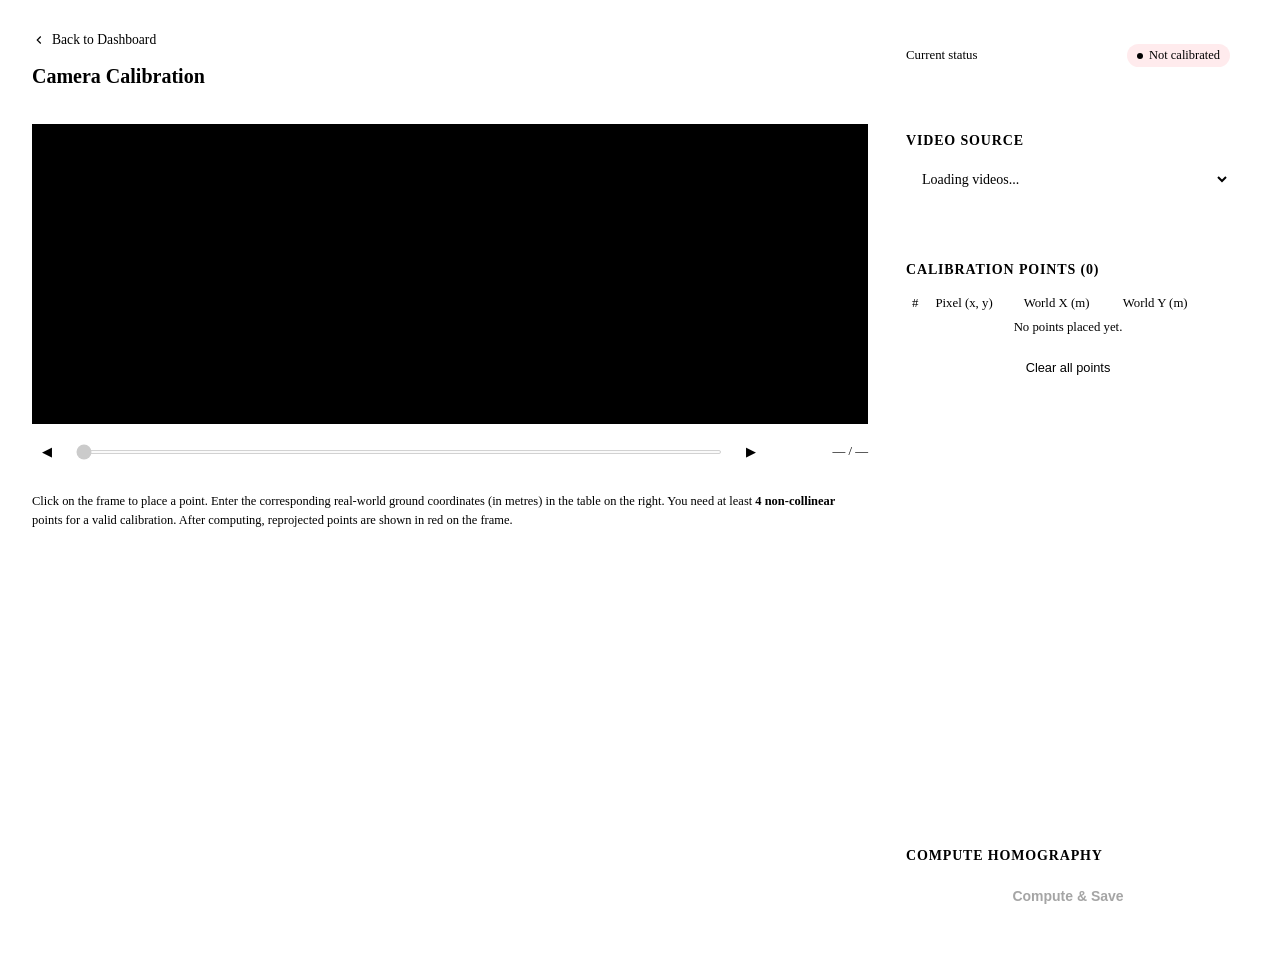
==== frontend/calibration.html @ d8b237a0 "Initial Coomit" ====
<!DOCTYPE html>
<html lang="en">
<head>
    <meta charset="UTF-8">
    <meta name="viewport" content="width=device-width, initial-scale=1.0">
    <title>TrafficAgent — Camera Calibration</title>
    <link rel="preconnect" href="https://fonts.googleapis.com">
    <link rel="preconnect" href="https://fonts.gstatic.com" crossorigin>
    <link href="https://fonts.googleapis.com/css2?family=Inter:wght@300;400;500;600;700&family=JetBrains+Mono:wght@400;500&display=swap" rel="stylesheet">
    <link rel="stylesheet" href="/static/styles.css">
    <style>
        /* ── Calibration-page overrides ── */
        body { overflow: auto; }

        .calib-layout {
            display: grid;
            grid-template-columns: 1fr 360px;
            gap: 20px;
            padding: 24px;
            max-width: 1600px;
            margin: 0 auto;
            min-height: 100vh;
        }

        /* ── Canvas panel ── */
        .canvas-panel {
            display: flex;
            flex-direction: column;
            gap: 16px;
        }

        .canvas-wrap {
            position: relative;
            background: #000;
            border: 1px solid var(--border-subtle);
            border-radius: var(--radius);
            overflow: hidden;
            cursor: crosshair;
            min-height: 300px;
            display: flex;
            align-items: center;
            justify-content: center;
        }

        #calibCanvas {
            display: block;
            max-width: 100%;
            max-height: 65vh;
        }

        .canvas-placeholder {
            color: var(--text-muted);
            font-size: 0.875rem;
            text-align: center;
            padding: 40px;
        }

        /* ── Frame scrubber ── */
        .scrubber-row {
            display: flex;
            align-items: center;
            gap: 12px;
        }

        .scrubber-row input[type=range] {
            flex: 1;
            accent-color: var(--accent);
            height: 4px;
        }

        .frame-counter {
            font-family: var(--font-mono);
            font-size: 0.8rem;
            color: var(--text-secondary);
            min-width: 90px;
            text-align: right;
        }

        .scrubber-btn {
            background: var(--bg-card);
            border: 1px solid var(--border-subtle);
            border-radius: var(--radius-xs);
            color: var(--text-primary);
            padding: 4px 10px;
            cursor: pointer;
            font-size: 0.8rem;
            transition: border-color var(--transition-fast);
        }
        .scrubber-btn:hover { border-color: var(--accent); }

        /* ── Control panel ── */
        .control-panel {
            display: flex;
            flex-direction: column;
            gap: 16px;
        }

        .panel-card {
            background: var(--bg-card);
            border: 1px solid var(--border-subtle);
            border-radius: var(--radius);
            padding: 18px;
        }

        .panel-card h3 {
            font-size: 0.875rem;
            font-weight: 600;
            color: var(--text-secondary);
            text-transform: uppercase;
            letter-spacing: 0.06em;
            margin-bottom: 14px;
        }

        /* ── Video selector ── */
        select {
            width: 100%;
            background: var(--bg-input);
            border: 1px solid var(--border-subtle);
            border-radius: var(--radius-xs);
            color: var(--text-primary);
            padding: 8px 12px;
            font-family: var(--font-body);
            font-size: 0.875rem;
            cursor: pointer;
            outline: none;
            transition: border-color var(--transition-fast);
        }
        select:focus { border-color: var(--accent); }

        /* ── Points table ── */
        .points-table {
            width: 100%;
            border-collapse: collapse;
            font-size: 0.8rem;
        }

        .points-table th {
            text-align: left;
            color: var(--text-muted);
            font-weight: 500;
            padding: 4px 6px;
            border-bottom: 1px solid var(--border-subtle);
        }

        .points-table td {
            padding: 5px 6px;
            vertical-align: middle;
        }

        .point-idx {
            font-family: var(--font-mono);
            color: var(--accent);
            font-weight: 600;
            width: 24px;
        }

        .coord-cell {
            font-family: var(--font-mono);
            color: var(--text-secondary);
            font-size: 0.75rem;
        }

        .world-input {
            width: 64px;
            background: var(--bg-input);
            border: 1px solid var(--border-subtle);
            border-radius: 4px;
            color: var(--text-primary);
            padding: 3px 6px;
            font-family: var(--font-mono);
            font-size: 0.75rem;
            text-align: right;
            outline: none;
            transition: border-color var(--transition-fast);
        }
        .world-input:focus { border-color: var(--accent); }

        .delete-btn {
            background: none;
            border: none;
            color: var(--text-muted);
            cursor: pointer;
            padding: 2px 4px;
            border-radius: 4px;
            font-size: 0.8rem;
            transition: color var(--transition-fast);
        }
        .delete-btn:hover { color: var(--error); }

        .no-points {
            color: var(--text-muted);
            font-size: 0.8rem;
            text-align: center;
            padding: 12px 0;
        }

        /* ── Action buttons ── */
        .btn-primary {
            width: 100%;
            padding: 10px;
            background: var(--accent-gradient);
            border: none;
            border-radius: var(--radius-sm);
            color: #000;
            font-weight: 600;
            font-size: 0.875rem;
            cursor: pointer;
            transition: opacity var(--transition-fast);
        }
        .btn-primary:hover { opacity: 0.88; }
        .btn-primary:disabled { opacity: 0.35; cursor: not-allowed; }

        .btn-secondary {
            width: 100%;
            padding: 8px;
            background: transparent;
            border: 1px solid var(--border-subtle);
            border-radius: var(--radius-sm);
            color: var(--text-secondary);
            font-size: 0.8rem;
            cursor: pointer;
            transition: border-color var(--transition-fast), color var(--transition-fast);
        }
        .btn-secondary:hover { border-color: var(--accent); color: var(--text-primary); }

        /* ── Results panel ── */
        .rmse-display {
            text-align: center;
            padding: 10px 0;
        }

        .rmse-value {
            font-family: var(--font-mono);
            font-size: 1.6rem;
            font-weight: 600;
        }
        .rmse-good  { color: var(--success); }
        .rmse-ok    { color: var(--warning); }
        .rmse-bad   { color: var(--error); }

        .rmse-label {
            font-size: 0.75rem;
            color: var(--text-muted);
            margin-top: 2px;
        }

        .error-table {
            width: 100%;
            border-collapse: collapse;
            font-size: 0.75rem;
            font-family: var(--font-mono);
        }
        .error-table th {
            color: var(--text-muted);
            text-align: left;
            padding: 3px 5px;
            border-bottom: 1px solid var(--border-subtle);
        }
        .error-table td {
            padding: 4px 5px;
            color: var(--text-secondary);
        }
        .error-table td:last-child { text-align: right; }

        /* ── Status badge ── */
        .status-badge {
            display: inline-flex;
            align-items: center;
            gap: 6px;
            font-size: 0.78rem;
            padding: 4px 10px;
            border-radius: 20px;
            font-weight: 500;
        }
        .status-badge.calibrated   { background: rgba(0,230,138,0.12); color: var(--success); }
        .status-badge.uncalibrated { background: rgba(255,92,108,0.12); color: var(--error); }
        .status-dot-sm {
            width: 6px; height: 6px;
            border-radius: 50%;
            background: currentColor;
        }

        /* ── Toast ── */
        #toast {
            position: fixed;
            bottom: 24px;
            right: 24px;
            background: var(--bg-card);
            border: 1px solid var(--border-subtle);
            border-radius: var(--radius-sm);
            padding: 12px 18px;
            font-size: 0.85rem;
            color: var(--text-primary);
            opacity: 0;
            transform: translateY(8px);
            transition: opacity 0.25s, transform 0.25s;
            z-index: 100;
            pointer-events: none;
            max-width: 320px;
        }
        #toast.show { opacity: 1; transform: translateY(0); }
        #toast.success { border-color: var(--success); }
        #toast.error   { border-color: var(--error); }

        /* ── Back link ── */
        .back-link {
            display: inline-flex;
            align-items: center;
            gap: 6px;
            color: var(--text-secondary);
            font-size: 0.85rem;
            text-decoration: none;
            margin-bottom: 4px;
            transition: color var(--transition-fast);
        }
        .back-link:hover { color: var(--accent); }

        .page-heading {
            font-size: 1.25rem;
            font-weight: 600;
            margin-bottom: 20px;
        }

        .hint {
            font-size: 0.78rem;
            color: var(--text-muted);
            line-height: 1.5;
        }
    </style>
</head>
<body>
<div class="calib-layout">

    <!-- ═══════════════════════════════
         LEFT — Canvas + Scrubber
    ════════════════════════════════ -->
    <div class="canvas-panel">
        <div>
            <a href="/" class="back-link">
                <svg width="14" height="14" viewBox="0 0 24 24" fill="none" stroke="currentColor" stroke-width="2"><polyline points="15 18 9 12 15 6"/></svg>
                Back to Dashboard
            </a>
            <h1 class="page-heading">Camera Calibration</h1>
        </div>

        <div class="canvas-wrap" id="canvasWrap">
            <div class="canvas-placeholder" id="canvasPlaceholder">
                Select a video to begin.<br>Then click the frame to place calibration points.
            </div>
            <canvas id="calibCanvas" style="display:none;"></canvas>
        </div>

        <div class="scrubber-row">
            <button class="scrubber-btn" id="prevBtn">&#9664;</button>
            <input type="range" id="frameScrubber" min="0" max="0" value="0" disabled>
            <button class="scrubber-btn" id="nextBtn">&#9654;</button>
            <span class="frame-counter" id="frameCounter">— / —</span>
        </div>

        <p class="hint">
            Click on the frame to place a point. Enter the corresponding real-world
            ground coordinates (in metres) in the table on the right.
            You need at least <strong>4 non-collinear</strong> points for a valid calibration.
            After computing, reprojected points are shown in red on the frame.
        </p>
    </div>

    <!-- ═══════════════════════════════
         RIGHT — Controls
    ════════════════════════════════ -->
    <div class="control-panel">

        <!-- Calibration status -->
        <div class="panel-card" style="padding: 12px 18px;">
            <div style="display:flex; align-items:center; justify-content:space-between;">
                <span style="font-size:0.8rem; color:var(--text-muted);">Current status</span>
                <span class="status-badge uncalibrated" id="statusBadge">
                    <span class="status-dot-sm"></span>
                    <span id="statusText">Not calibrated</span>
                </span>
            </div>
            <div id="statusDetail" style="font-size:0.75rem; color:var(--text-muted); margin-top:6px;"></div>
        </div>

        <!-- Video selector -->
        <div class="panel-card">
            <h3>Video Source</h3>
            <select id="videoSelect">
                <option value="">Loading videos...</option>
            </select>
        </div>

        <!-- Points table -->
        <div class="panel-card" style="flex:1;">
            <h3>Calibration Points <span id="pointCount" style="color:var(--accent);">(0)</span></h3>
            <table class="points-table">
                <thead>
                    <tr>
                        <th>#</th>
                        <th>Pixel (x, y)</th>
                        <th>World X (m)</th>
                        <th>World Y (m)</th>
                        <th></th>
                    </tr>
                </thead>
                <tbody id="pointsBody">
                    <tr><td colspan="5" class="no-points">No points placed yet.</td></tr>
                </tbody>
            </table>
            <button class="btn-secondary" id="clearBtn" style="margin-top:12px;">Clear all points</button>
        </div>

        <!-- Compute -->
        <div class="panel-card">
            <h3>Compute Homography</h3>
            <button class="btn-primary" id="computeBtn" disabled>Compute &amp; Save</button>
        </div>

        <!-- Results -->
        <div class="panel-card" id="resultsCard" style="display:none;">
            <h3>Reprojection Results</h3>
            <div class="rmse-display">
                <div class="rmse-value" id="rmseValue">—</div>
                <div class="rmse-label">RMSE (metres)</div>
            </div>
            <table class="error-table" id="errorTable">
                <thead>
                    <tr><th>Pt</th><th>Proj X</th><th>Proj Y</th><th>Error (m)</th></tr>
                </thead>
                <tbody id="errorBody"></tbody>
            </table>
        </div>

    </div>
</div>

<div id="toast"></div>

<script>
// ═══════════════════════════════════════════════════════════
// State
// ═══════════════════════════════════════════════════════════
const state = {
    videoFile: null,
    totalFrames: 0,
    frameIdx: 0,
    imageW: 0,
    imageH: 0,
    points: [],          // [{pixelX, pixelY, worldX, worldY}]
    projectedPts: [],    // [{projectedX, projectedY}] from last compute
    scrubTimeout: null,
};

// ═══════════════════════════════════════════════════════════
// DOM refs
// ═══════════════════════════════════════════════════════════
const canvas        = document.getElementById("calibCanvas");
const ctx           = canvas.getContext("2d");
const placeholder   = document.getElementById("canvasPlaceholder");
const scrubber      = document.getElementById("frameScrubber");
const frameCounter  = document.getElementById("frameCounter");
const videoSelect   = document.getElementById("videoSelect");
const pointsBody    = document.getElementById("pointsBody");
const pointCount    = document.getElementById("pointCount");
const computeBtn    = document.getElementById("computeBtn");
const clearBtn      = document.getElementById("clearBtn");
const resultsCard   = document.getElementById("resultsCard");
const rmseValue     = document.getElementById("rmseValue");
const errorBody     = document.getElementById("errorBody");
const statusBadge   = document.getElementById("statusBadge");
const statusText    = document.getElementById("statusText");
const statusDetail  = document.getElementById("statusDetail");
const prevBtn       = document.getElementById("prevBtn");
const nextBtn       = document.getElementById("nextBtn");

// ═══════════════════════════════════════════════════════════
// Toast helper
// ═══════════════════════════════════════════════════════════
function toast(msg, type = "info") {
    const el = document.getElementById("toast");
    el.textContent = msg;
    el.className = `show ${type}`;
    clearTimeout(el._t);
    el._t = setTimeout(() => el.className = "", 3500);
}

// ═══════════════════════════════════════════════════════════
// Init: load video list + calibration status
// ═══════════════════════════════════════════════════════════
async function init() {
    await Promise.all([loadVideos(), loadStatus()]);
}

async function loadVideos() {
    const res = await fetch("/calibrate/videos");
    const { videos } = await res.json();
    videoSelect.innerHTML = videos.length
        ? `<option value="">— select a video —</option>` + videos.map(v => `<option value="${v}">${v}</option>`).join("")
        : `<option value="">No videos found in data/raw_videos/</option>`;
}

async function loadStatus() {
    const res = await fetch("/calibrate/status");
    const data = await res.json();
    if (data.calibrated) {
        statusBadge.className = "status-badge calibrated";
        statusText.textContent = "Calibrated";
        const d = data.detail;
        statusDetail.textContent = d
            ? `${d.num_points} pts · RMSE ${d.rmse_meters}m · ${d.video_path ?? ""} fr.${d.frame_idx ?? ""}`
            : "";
    } else {
        statusBadge.className = "status-badge uncalibrated";
        statusText.textContent = "Not calibrated";
        statusDetail.textContent = "";
    }
}

// ═══════════════════════════════════════════════════════════
// Frame loading
// ═══════════════════════════════════════════════════════════
async function loadFrame(idx) {
    if (!state.videoFile) return;
    const res = await fetch(`/calibrate/frame?video_path=${encodeURIComponent(state.videoFile)}&frame_idx=${idx}`);
    if (!res.ok) { toast("Failed to load frame.", "error"); return; }
    const data = await res.json();

    state.totalFrames = data.total_frames;
    state.frameIdx    = data.frame_idx;
    state.imageW      = data.width;
    state.imageH      = data.height;

    scrubber.max   = data.total_frames - 1;
    scrubber.value = data.frame_idx;
    frameCounter.textContent = `${data.frame_idx} / ${data.total_frames - 1}`;

    const img = new Image();
    img.onload = () => {
        canvas.width  = data.width;
        canvas.height = data.height;
        placeholder.style.display = "none";
        canvas.style.display = "block";
        redraw(img);
        state._lastImg = img;
    };
    img.src = `data:image/jpeg;base64,${data.frame_b64}`;
}

// ═══════════════════════════════════════════════════════════
// Canvas drawing
// ═══════════════════════════════════════════════════════════
function redraw(img) {
    const image = img || state._lastImg;
    if (!image) return;
    ctx.clearRect(0, 0, canvas.width, canvas.height);
    ctx.drawImage(image, 0, 0);

    // Draw placed points
    state.points.forEach((pt, i) => {
        // Crosshair
        ctx.strokeStyle = "#00c8ff";
        ctx.lineWidth = 1.5;
        ctx.beginPath();
        ctx.moveTo(pt.pixelX - 10, pt.pixelY);
        ctx.lineTo(pt.pixelX + 10, pt.pixelY);
        ctx.moveTo(pt.pixelX, pt.pixelY - 10);
        ctx.lineTo(pt.pixelX, pt.pixelY + 10);
        ctx.stroke();

        // Circle
        ctx.strokeStyle = "#00c8ff";
        ctx.beginPath();
        ctx.arc(pt.pixelX, pt.pixelY, 6, 0, 2 * Math.PI);
        ctx.stroke();

        // Label
        ctx.fillStyle = "#00c8ff";
        ctx.font = "bold 13px 'JetBrains Mono', monospace";
        ctx.fillText(i + 1, pt.pixelX + 9, pt.pixelY - 6);
    });

    // Draw reprojected points (from last compute)
    state.projectedPts.forEach((pt, i) => {
        ctx.strokeStyle = "#ff5c6c";
        ctx.lineWidth = 1.5;
        ctx.beginPath();
        ctx.arc(pt.projectedX, pt.projectedY, 5, 0, 2 * Math.PI);
        ctx.stroke();

        ctx.fillStyle = "#ff5c6c";
        ctx.font = "11px 'JetBrains Mono', monospace";
        ctx.fillText(`R${i + 1}`, pt.projectedX + 7, pt.projectedY + 4);
    });
}

// ═══════════════════════════════════════════════════════════
// Canvas click → place point
// ═══════════════════════════════════════════════════════════
canvas.addEventListener("click", (e) => {
    const rect  = canvas.getBoundingClientRect();
    const scaleX = canvas.width  / rect.width;
    const scaleY = canvas.height / rect.height;
    const px = (e.clientX - rect.left)  * scaleX;
    const py = (e.clientY - rect.top)   * scaleY;

    state.points.push({ pixelX: px, pixelY: py, worldX: "", worldY: "" });
    state.projectedPts = [];   // clear stale reprojections
    renderTable();
    redraw();
});

// ═══════════════════════════════════════════════════════════
// Points table
// ═══════════════════════════════════════════════════════════
function renderTable() {
    pointCount.textContent = `(${state.points.length})`;
    computeBtn.disabled = state.points.length < 4;

    if (state.points.length === 0) {
        pointsBody.innerHTML = `<tr><td colspan="5" class="no-points">No points placed yet.</td></tr>`;
        return;
    }

    pointsBody.innerHTML = state.points.map((pt, i) => `
        <tr>
            <td class="point-idx">${i + 1}</td>
            <td class="coord-cell">${Math.round(pt.pixelX)}, ${Math.round(pt.pixelY)}</td>
            <td>
                <input class="world-input" type="number" step="0.1"
                    value="${pt.worldX}" placeholder="0.0"
                    data-idx="${i}" data-axis="worldX">
            </td>
            <td>
                <input class="world-input" type="number" step="0.1"
                    value="${pt.worldY}" placeholder="0.0"
                    data-idx="${i}" data-axis="worldY">
            </td>
            <td>
                <button class="delete-btn" data-idx="${i}" title="Remove point">✕</button>
            </td>
        </tr>
    `).join("");

    // World coord inputs
    pointsBody.querySelectorAll(".world-input").forEach(input => {
        input.addEventListener("change", (e) => {
            const idx  = parseInt(e.target.dataset.idx);
            const axis = e.target.dataset.axis;
            state.points[idx][axis] = parseFloat(e.target.value) || 0;
        });
    });

    // Delete buttons
    pointsBody.querySelectorAll(".delete-btn").forEach(btn => {
        btn.addEventListener("click", (e) => {
            const idx = parseInt(e.target.dataset.idx);
            state.points.splice(idx, 1);
            state.projectedPts = [];
            renderTable();
            redraw();
        });
    });
}

// ═══════════════════════════════════════════════════════════
// Compute
// ═══════════════════════════════════════════════════════════
computeBtn.addEventListener("click", async () => {
    // Validate all world coords are filled
    const missing = state.points.some(p => p.worldX === "" || p.worldY === "");
    if (missing) { toast("Please fill in all real-world coordinates.", "error"); return; }

    computeBtn.disabled = true;
    computeBtn.textContent = "Computing...";

    const payload = {
        video_path: state.videoFile,
        frame_idx:  state.frameIdx,
        point_pairs: state.points.map(p => ({
            pixel_x: p.pixelX, pixel_y: p.pixelY,
            world_x: p.worldX, world_y: p.worldY,
        })),
    };

    try {
        const res = await fetch("/calibrate/compute", {
            method: "POST",
            headers: { "Content-Type": "application/json" },
            body: JSON.stringify(payload),
        });
        const data = await res.json();
        if (!res.ok) { toast(data.detail || "Compute failed.", "error"); return; }

        // Show results panel
        resultsCard.style.display = "block";
        const rmse = data.rmse;
        rmseValue.textContent = rmse.toFixed(4);
        rmseValue.className = `rmse-value ${rmse < 0.3 ? "rmse-good" : rmse < 0.8 ? "rmse-ok" : "rmse-bad"}`;

        errorBody.innerHTML = data.point_errors.map(e => `
            <tr>
                <td>${e.index + 1}</td>
                <td>${e.projected_x.toFixed(2)}</td>
                <td>${e.projected_y.toFixed(2)}</td>
                <td style="color:${e.error_px < 0.3 ? "var(--success)" : e.error_px < 0.8 ? "var(--warning)" : "var(--error)"}">
                    ${e.error_px.toFixed(4)}
                </td>
            </tr>
        `).join("");

        // Store projected points for canvas overlay
        // Note: projected coords are in world space (metres), not pixel space.
        // We do NOT draw them on the canvas since they're in a different coordinate system.
        // Instead we just show the numeric errors in the table.
        state.projectedPts = [];

        toast(`Saved! RMSE = ${rmse.toFixed(4)} m`, "success");
        await loadStatus();

    } catch (err) {
        toast("Network error during compute.", "error");
    } finally {
        computeBtn.disabled = false;
        computeBtn.textContent = "Compute & Save";
    }
});

// ═══════════════════════════════════════════════════════════
// Video selector
// ═══════════════════════════════════════════════════════════
videoSelect.addEventListener("change", async (e) => {
    state.videoFile = e.target.value || null;
    state.points = [];
    state.projectedPts = [];
    resultsCard.style.display = "none";
    renderTable();
    if (state.videoFile) {
        scrubber.disabled = false;
        await loadFrame(0);
    } else {
        placeholder.style.display = "block";
        canvas.style.display = "none";
        scrubber.disabled = true;
        frameCounter.textContent = "— / —";
    }
});

// ═══════════════════════════════════════════════════════════
// Frame scrubber
// ═══════════════════════════════════════════════════════════
scrubber.addEventListener("input", () => {
    frameCounter.textContent = `${scrubber.value} / ${state.totalFrames - 1}`;
    clearTimeout(state.scrubTimeout);
    state.scrubTimeout = setTimeout(() => loadFrame(parseInt(scrubber.value)), 200);
});

prevBtn.addEventListener("click", () => {
    if (!state.videoFile) return;
    const next = Math.max(0, state.frameIdx - 30);
    scrubber.value = next;
    loadFrame(next);
});

nextBtn.addEventListener("click", () => {
    if (!state.videoFile) return;
    const next = Math.min(state.totalFrames - 1, state.frameIdx + 30);
    scrubber.value = next;
    loadFrame(next);
});

// ═══════════════════════════════════════════════════════════
// Clear
// ═══════════════════════════════════════════════════════════
clearBtn.addEventListener("click", () => {
    state.points = [];
    state.projectedPts = [];
    resultsCard.style.display = "none";
    renderTable();
    redraw();
});

// ═══════════════════════════════════════════════════════════
// Boot
// ═══════════════════════════════════════════════════════════
init();
</script>
</body>
</html>
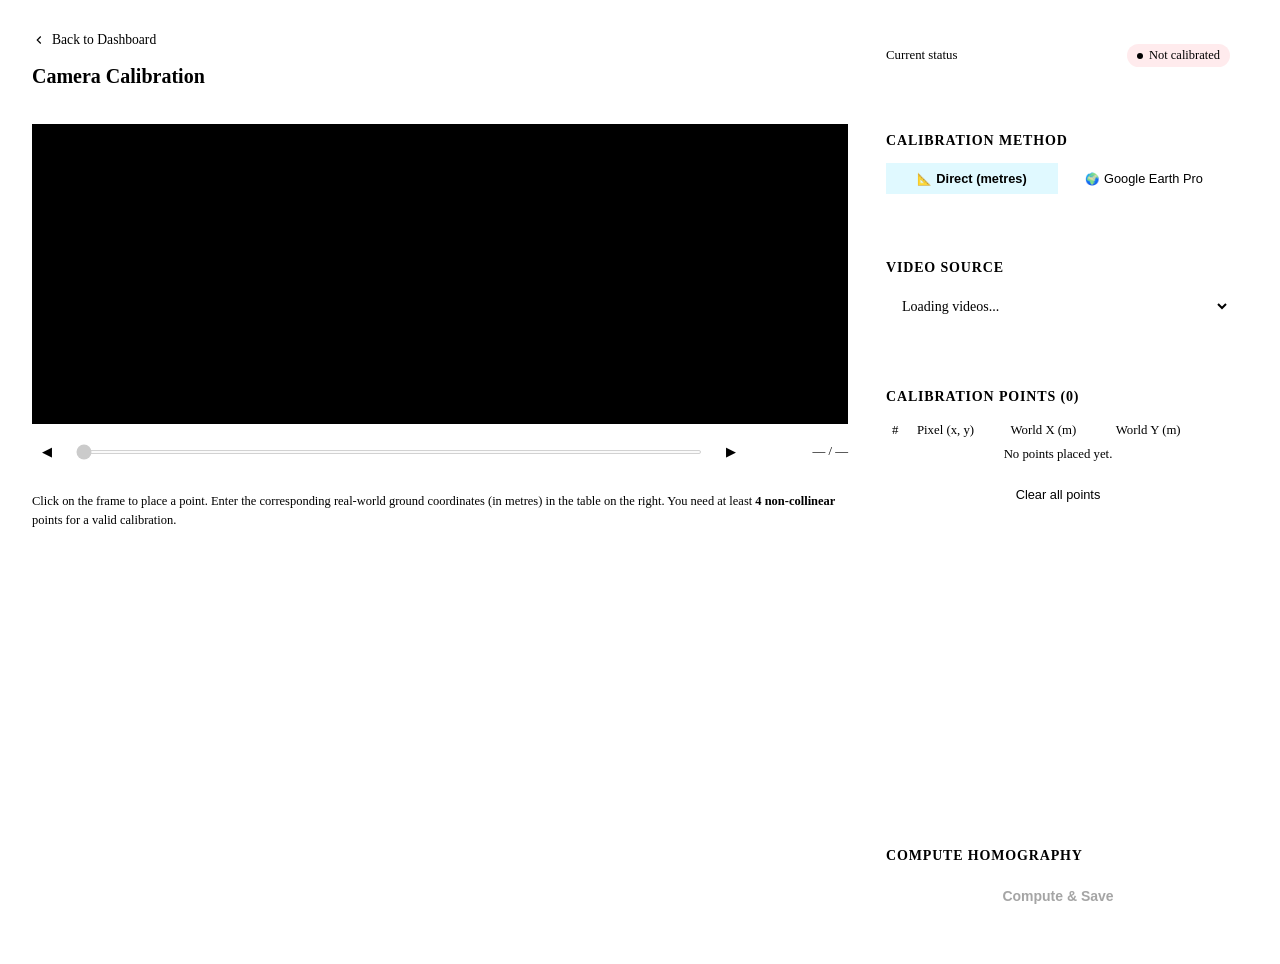
==== commit f5095c4d: "Final" ====
--- a/frontend/calibration.html
+++ b/frontend/calibration.html
@@ -14,7 +14,7 @@
 
         .calib-layout {
             display: grid;
-            grid-template-columns: 1fr 360px;
+            grid-template-columns: 1fr 380px;
             gap: 20px;
             padding: 24px;
             max-width: 1600px;
@@ -110,6 +110,36 @@
             letter-spacing: 0.06em;
             margin-bottom: 14px;
         }
+
+        /* ── Method tabs ── */
+        .method-tabs {
+            display: flex;
+            gap: 0;
+            border: 1px solid var(--border-subtle);
+            border-radius: var(--radius-sm);
+            overflow: hidden;
+            margin-bottom: 0;
+        }
+        .method-tab {
+            flex: 1;
+            padding: 8px 12px;
+            background: transparent;
+            border: none;
+            color: var(--text-muted);
+            font-size: 0.8rem;
+            font-weight: 500;
+            cursor: pointer;
+            transition: background var(--transition-fast), color var(--transition-fast);
+            border-right: 1px solid var(--border-subtle);
+        }
+        .method-tab:last-child { border-right: none; }
+        .method-tab:hover { background: rgba(255,255,255,0.04); color: var(--text-primary); }
+        .method-tab.active {
+            background: rgba(0,200,255,0.12);
+            color: var(--accent);
+            font-weight: 600;
+        }
+        .method-tab .tab-icon { margin-right: 5px; font-size: 0.9em; }
 
         /* ── Video selector ── */
         select {
@@ -127,6 +157,81 @@
         }
         select:focus { border-color: var(--accent); }
 
+        /* ── KML import panel ── */
+        .kml-drop-zone {
+            border: 2px dashed var(--border-subtle);
+            border-radius: var(--radius-sm);
+            padding: 16px;
+            text-align: center;
+            cursor: pointer;
+            transition: border-color var(--transition-fast), background var(--transition-fast);
+            font-size: 0.82rem;
+            color: var(--text-muted);
+        }
+        .kml-drop-zone:hover,
+        .kml-drop-zone.drag-over {
+            border-color: var(--accent);
+            background: rgba(0,200,255,0.05);
+            color: var(--text-primary);
+        }
+        .kml-drop-zone input[type=file] { display: none; }
+
+        .kml-placemark-list {
+            margin-top: 12px;
+            max-height: 160px;
+            overflow-y: auto;
+            font-size: 0.78rem;
+        }
+        .kml-placemark-item {
+            display: flex;
+            align-items: center;
+            justify-content: space-between;
+            padding: 5px 6px;
+            border-radius: 4px;
+            border-bottom: 1px solid var(--border-subtle);
+            gap: 8px;
+        }
+        .kml-placemark-item:last-child { border-bottom: none; }
+        .kml-pm-assigned { opacity: 0.4; }
+        .kml-pm-name {
+            font-weight: 500;
+            color: var(--text-primary);
+            flex: 1;
+            white-space: nowrap;
+            overflow: hidden;
+            text-overflow: ellipsis;
+        }
+        .kml-pm-coords {
+            font-family: var(--font-mono);
+            color: var(--text-muted);
+            font-size: 0.72rem;
+            white-space: nowrap;
+        }
+        .kml-pm-badge {
+            font-size: 0.7rem;
+            padding: 1px 6px;
+            border-radius: 10px;
+            background: rgba(0,200,255,0.15);
+            color: var(--accent);
+            font-weight: 600;
+            white-space: nowrap;
+        }
+        .kml-pm-badge.used {
+            background: rgba(0,230,138,0.12);
+            color: var(--success);
+        }
+
+        .ge-origin-info {
+            margin-top: 10px;
+            font-size: 0.75rem;
+            color: var(--text-muted);
+            font-family: var(--font-mono);
+            padding: 6px 8px;
+            background: rgba(255,255,255,0.03);
+            border-radius: 4px;
+            border: 1px solid var(--border-subtle);
+        }
+
         /* ── Points table ── */
         .points-table {
             width: 100%;
@@ -161,7 +266,7 @@
         }
 
         .world-input {
-            width: 64px;
+            width: 72px;
             background: var(--bg-input);
             border: 1px solid var(--border-subtle);
             border-radius: 4px;
@@ -174,6 +279,7 @@
             transition: border-color var(--transition-fast);
         }
         .world-input:focus { border-color: var(--accent); }
+        .world-input.latlng { width: 88px; }
 
         .delete-btn {
             background: none;
@@ -326,6 +432,28 @@
             color: var(--text-muted);
             line-height: 1.5;
         }
+
+        .ge-steps {
+            font-size: 0.78rem;
+            color: var(--text-muted);
+            line-height: 1.7;
+            padding-left: 0;
+            list-style: none;
+        }
+        .ge-steps li { display: flex; gap: 8px; }
+        .ge-steps .step-num {
+            display: inline-flex;
+            align-items: center;
+            justify-content: center;
+            width: 18px; height: 18px;
+            border-radius: 50%;
+            background: rgba(0,200,255,0.15);
+            color: var(--accent);
+            font-size: 0.7rem;
+            font-weight: 700;
+            flex-shrink: 0;
+            margin-top: 1px;
+        }
     </style>
 </head>
 <body>
@@ -357,12 +485,20 @@
             <span class="frame-counter" id="frameCounter">— / —</span>
         </div>
 
-        <p class="hint">
+        <!-- Hint — swaps based on active method -->
+        <p class="hint" id="hintDirect">
             Click on the frame to place a point. Enter the corresponding real-world
             ground coordinates (in metres) in the table on the right.
             You need at least <strong>4 non-collinear</strong> points for a valid calibration.
-            After computing, reprojected points are shown in red on the frame.
         </p>
+        <div id="hintGE" style="display:none;">
+            <ul class="ge-steps">
+                <li><span class="step-num">1</span><span>In Google Earth Pro, mark your reference points with placemarks (Add → Placemark) or copy coordinates from the "What's here?" tooltip.</span></li>
+                <li><span class="step-num">2</span><span>Export placemarks: <em>File → Save → Save Place As… → KML</em>. Then import the KML below — or type lat/lon manually.</span></li>
+                <li><span class="step-num">3</span><span>Click the same landmarks in the video frame. Lat/lon from imported placemarks is auto-assigned in order.</span></li>
+                <li><span class="step-num">4</span><span>Click <strong>Compute &amp; Save</strong>. Coordinates are auto-converted to metres before computing.</span></li>
+            </ul>
+        </div>
     </div>
 
     <!-- ═══════════════════════════════
@@ -382,6 +518,19 @@
             <div id="statusDetail" style="font-size:0.75rem; color:var(--text-muted); margin-top:6px;"></div>
         </div>
 
+        <!-- Method selector -->
+        <div class="panel-card">
+            <h3>Calibration Method</h3>
+            <div class="method-tabs">
+                <button class="method-tab active" data-mode="direct">
+                    <span class="tab-icon">📐</span>Direct (metres)
+                </button>
+                <button class="method-tab" data-mode="gearth">
+                    <span class="tab-icon">🌍</span>Google Earth Pro
+                </button>
+            </div>
+        </div>
+
         <!-- Video selector -->
         <div class="panel-card">
             <h3>Video Source</h3>
@@ -390,16 +539,29 @@
             </select>
         </div>
 
+        <!-- KML import (Google Earth mode only) -->
+        <div class="panel-card" id="kmlCard" style="display:none;">
+            <h3>KML Import <span style="font-size:0.7rem; color:var(--text-muted); font-weight:400; text-transform:none;">(optional)</span></h3>
+            <div class="kml-drop-zone" id="kmlDropZone" title="Click or drag a KML file here">
+                <input type="file" id="kmlFileInput" accept=".kml">
+                <svg width="20" height="20" viewBox="0 0 24 24" fill="none" stroke="currentColor" stroke-width="1.5" style="margin-bottom:6px; opacity:0.5;"><path d="M21 15v4a2 2 0 0 1-2 2H5a2 2 0 0 1-2-2v-4"/><polyline points="17 8 12 3 7 8"/><line x1="12" y1="3" x2="12" y2="15"/></svg>
+                <div>Drop KML file here or <strong>click to browse</strong></div>
+                <div style="margin-top:4px; font-size:0.72rem;">Exported from Google Earth Pro · File → Save Place As → KML</div>
+            </div>
+            <div class="kml-placemark-list" id="kmlPlacemarkList" style="display:none;"></div>
+            <div class="ge-origin-info" id="geOriginInfo" style="display:none;"></div>
+        </div>
+
         <!-- Points table -->
         <div class="panel-card" style="flex:1;">
             <h3>Calibration Points <span id="pointCount" style="color:var(--accent);">(0)</span></h3>
             <table class="points-table">
-                <thead>
+                <thead id="tableHead">
                     <tr>
                         <th>#</th>
                         <th>Pixel (x, y)</th>
-                        <th>World X (m)</th>
-                        <th>World Y (m)</th>
+                        <th id="col3Head">World X (m)</th>
+                        <th id="col4Head">World Y (m)</th>
                         <th></th>
                     </tr>
                 </thead>
@@ -441,14 +603,16 @@
 // State
 // ═══════════════════════════════════════════════════════════
 const state = {
-    videoFile: null,
-    totalFrames: 0,
-    frameIdx: 0,
-    imageW: 0,
-    imageH: 0,
-    points: [],          // [{pixelX, pixelY, worldX, worldY}]
-    projectedPts: [],    // [{projectedX, projectedY}] from last compute
+    videoFile:    null,
+    totalFrames:  0,
+    frameIdx:     0,
+    imageW:       0,
+    imageH:       0,
+    mode:         "direct",     // "direct" | "gearth"
+    points:       [],           // [{pixelX, pixelY, worldX, worldY, lat, lon}]
+    projectedPts: [],
     scrubTimeout: null,
+    kmlQueue:     [],           // [{name, lat, lon}] — unassigned KML placemarks
 };
 
 // ═══════════════════════════════════════════════════════════
@@ -472,9 +636,18 @@
 const statusDetail  = document.getElementById("statusDetail");
 const prevBtn       = document.getElementById("prevBtn");
 const nextBtn       = document.getElementById("nextBtn");
-
-// ═══════════════════════════════════════════════════════════
-// Toast helper
+const kmlCard       = document.getElementById("kmlCard");
+const kmlDropZone   = document.getElementById("kmlDropZone");
+const kmlFileInput  = document.getElementById("kmlFileInput");
+const kmlList       = document.getElementById("kmlPlacemarkList");
+const geOriginInfo  = document.getElementById("geOriginInfo");
+const col3Head      = document.getElementById("col3Head");
+const col4Head      = document.getElementById("col4Head");
+const hintDirect    = document.getElementById("hintDirect");
+const hintGE        = document.getElementById("hintGE");
+
+// ═══════════════════════════════════════════════════════════
+// Toast
 // ═══════════════════════════════════════════════════════════
 function toast(msg, type = "info") {
     const el = document.getElementById("toast");
@@ -485,7 +658,7 @@
 }
 
 // ═══════════════════════════════════════════════════════════
-// Init: load video list + calibration status
+// Init
 // ═══════════════════════════════════════════════════════════
 async function init() {
     await Promise.all([loadVideos(), loadStatus()]);
@@ -517,6 +690,130 @@
 }
 
 // ═══════════════════════════════════════════════════════════
+// Method tab switching
+// ═══════════════════════════════════════════════════════════
+document.querySelectorAll(".method-tab").forEach(tab => {
+    tab.addEventListener("click", () => {
+        document.querySelectorAll(".method-tab").forEach(t => t.classList.remove("active"));
+        tab.classList.add("active");
+        state.mode = tab.dataset.mode;
+        applyMode();
+    });
+});
+
+function applyMode() {
+    const isGE = state.mode === "gearth";
+
+    // Toggle KML card visibility
+    kmlCard.style.display  = isGE ? "block" : "none";
+
+    // Toggle hints
+    hintDirect.style.display = isGE ? "none"  : "block";
+    hintGE.style.display     = isGE ? "block" : "none";
+
+    // Update table header
+    col3Head.textContent = isGE ? "Latitude"  : "World X (m)";
+    col4Head.textContent = isGE ? "Longitude" : "World Y (m)";
+
+    // Re-render table for new column types
+    renderTable();
+    redraw();
+}
+
+// ═══════════════════════════════════════════════════════════
+// KML Parsing (Google Earth Pro export)
+// ═══════════════════════════════════════════════════════════
+function parseKML(text) {
+    const parser = new DOMParser();
+    const doc = parser.parseFromString(text, "text/xml");
+    const placemarks = Array.from(doc.querySelectorAll("Placemark"));
+    const results = [];
+    placemarks.forEach(pm => {
+        const name  = pm.querySelector("name")?.textContent?.trim() || "Point";
+        const coordEl = pm.querySelector("Point coordinates");
+        if (!coordEl) return;
+        const raw = coordEl.textContent.trim();
+        // KML format: longitude,latitude[,altitude]
+        const parts = raw.split(",").map(s => parseFloat(s.trim()));
+        if (parts.length >= 2 && !isNaN(parts[0]) && !isNaN(parts[1])) {
+            results.push({ name, lon: parts[0], lat: parts[1] });
+        }
+    });
+    return results;
+}
+
+function handleKMLFile(file) {
+    if (!file) return;
+    const reader = new FileReader();
+    reader.onload = (e) => {
+        const placemarks = parseKML(e.target.result);
+        if (!placemarks.length) {
+            toast("No point placemarks found in KML.", "error");
+            return;
+        }
+        state.kmlQueue = placemarks.map(p => ({ ...p, assigned: false }));
+        renderKMLList();
+        toast(`Loaded ${placemarks.length} placemarks from KML.`, "success");
+    };
+    reader.readAsText(file);
+}
+
+function renderKMLList() {
+    const all = state.kmlQueue;
+    if (!all.length) { kmlList.style.display = "none"; return; }
+    kmlList.style.display = "block";
+    kmlList.innerHTML = all.map((pm, i) => `
+        <div class="kml-placemark-item ${pm.assigned ? "kml-pm-assigned" : ""}">
+            <span class="kml-pm-badge ${pm.assigned ? "used" : ""}">
+                ${pm.assigned ? "✓ " + pm.assignedTo : "→ pt " + (i + 1)}
+            </span>
+            <span class="kml-pm-name" title="${pm.name}">${pm.name}</span>
+            <span class="kml-pm-coords">${pm.lat.toFixed(6)}°, ${pm.lon.toFixed(6)}°</span>
+        </div>
+    `).join("");
+}
+
+// Drop zone events
+kmlDropZone.addEventListener("click",    () => kmlFileInput.click());
+kmlFileInput.addEventListener("change",  () => handleKMLFile(kmlFileInput.files[0]));
+kmlDropZone.addEventListener("dragover", (e) => { e.preventDefault(); kmlDropZone.classList.add("drag-over"); });
+kmlDropZone.addEventListener("dragleave",     ()  => kmlDropZone.classList.remove("drag-over"));
+kmlDropZone.addEventListener("drop", (e) => {
+    e.preventDefault();
+    kmlDropZone.classList.remove("drag-over");
+    handleKMLFile(e.dataTransfer.files[0]);
+});
+
+// ═══════════════════════════════════════════════════════════
+// Lat/Lon → Local metres (equirectangular, accurate < 1 km)
+// ═══════════════════════════════════════════════════════════
+function latlngToMetres(lat, lon, originLat, originLon) {
+    const R   = 6371000;                   // Earth radius in metres
+    const lat1 = originLat * Math.PI / 180;
+    const x   = (lon - originLon) * (Math.PI / 180) * R * Math.cos(lat1);
+    const y   = (lat - originLat) * (Math.PI / 180) * R;
+    return { x, y };
+}
+
+function computeOrigin(points) {
+    // Use centroid of all lat/lon as origin to minimise coordinate magnitudes
+    const n   = points.length;
+    const lat = points.reduce((s, p) => s + p.lat, 0) / n;
+    const lon = points.reduce((s, p) => s + p.lon, 0) / n;
+    return { lat, lon };
+}
+
+function updateOriginInfo(points) {
+    const valid = points.filter(p => p.lat !== "" && p.lon !== "");
+    if (!valid.length) { geOriginInfo.style.display = "none"; return; }
+    const origin = computeOrigin(valid);
+    geOriginInfo.style.display = "block";
+    geOriginInfo.textContent =
+        `Origin (centroid): ${origin.lat.toFixed(6)}° N, ${origin.lon.toFixed(6)}° E  ·  ` +
+        `${valid.length} of ${points.length} pts have coordinates`;
+}
+
+// ═══════════════════════════════════════════════════════════
 // Frame loading
 // ═══════════════════════════════════════════════════════════
 async function loadFrame(idx) {
@@ -555,10 +852,13 @@
     ctx.clearRect(0, 0, canvas.width, canvas.height);
     ctx.drawImage(image, 0, 0);
 
-    // Draw placed points
     state.points.forEach((pt, i) => {
-        // Crosshair
-        ctx.strokeStyle = "#00c8ff";
+        const hasCoords = state.mode === "direct"
+            ? (pt.worldX !== "" && pt.worldY !== "")
+            : (pt.lat !== "" && pt.lon !== "");
+        const color = hasCoords ? "#00e68a" : "#00c8ff";
+
+        ctx.strokeStyle = color;
         ctx.lineWidth = 1.5;
         ctx.beginPath();
         ctx.moveTo(pt.pixelX - 10, pt.pixelY);
@@ -567,29 +867,14 @@
         ctx.lineTo(pt.pixelX, pt.pixelY + 10);
         ctx.stroke();
 
-        // Circle
-        ctx.strokeStyle = "#00c8ff";
+        ctx.strokeStyle = color;
         ctx.beginPath();
         ctx.arc(pt.pixelX, pt.pixelY, 6, 0, 2 * Math.PI);
         ctx.stroke();
 
-        // Label
-        ctx.fillStyle = "#00c8ff";
+        ctx.fillStyle = color;
         ctx.font = "bold 13px 'JetBrains Mono', monospace";
         ctx.fillText(i + 1, pt.pixelX + 9, pt.pixelY - 6);
-    });
-
-    // Draw reprojected points (from last compute)
-    state.projectedPts.forEach((pt, i) => {
-        ctx.strokeStyle = "#ff5c6c";
-        ctx.lineWidth = 1.5;
-        ctx.beginPath();
-        ctx.arc(pt.projectedX, pt.projectedY, 5, 0, 2 * Math.PI);
-        ctx.stroke();
-
-        ctx.fillStyle = "#ff5c6c";
-        ctx.font = "11px 'JetBrains Mono', monospace";
-        ctx.fillText(`R${i + 1}`, pt.projectedX + 7, pt.projectedY + 4);
     });
 }
 
@@ -603,8 +888,22 @@
     const px = (e.clientX - rect.left)  * scaleX;
     const py = (e.clientY - rect.top)   * scaleY;
 
-    state.points.push({ pixelX: px, pixelY: py, worldX: "", worldY: "" });
-    state.projectedPts = [];   // clear stale reprojections
+    const newPt = { pixelX: px, pixelY: py, worldX: "", worldY: "", lat: "", lon: "" };
+
+    // In GE mode: auto-assign next unassigned KML placemark
+    if (state.mode === "gearth") {
+        const nextKML = state.kmlQueue.find(p => !p.assigned);
+        if (nextKML) {
+            newPt.lat = nextKML.lat;
+            newPt.lon = nextKML.lon;
+            nextKML.assigned  = true;
+            nextKML.assignedTo = state.points.length + 1;
+            renderKMLList();
+        }
+    }
+
+    state.points.push(newPt);
+    state.projectedPts = [];
     renderTable();
     redraw();
 });
@@ -615,45 +914,77 @@
 function renderTable() {
     pointCount.textContent = `(${state.points.length})`;
     computeBtn.disabled = state.points.length < 4;
+
+    if (state.mode === "gearth") updateOriginInfo(state.points);
 
     if (state.points.length === 0) {
         pointsBody.innerHTML = `<tr><td colspan="5" class="no-points">No points placed yet.</td></tr>`;
         return;
     }
 
-    pointsBody.innerHTML = state.points.map((pt, i) => `
-        <tr>
-            <td class="point-idx">${i + 1}</td>
-            <td class="coord-cell">${Math.round(pt.pixelX)}, ${Math.round(pt.pixelY)}</td>
-            <td>
-                <input class="world-input" type="number" step="0.1"
-                    value="${pt.worldX}" placeholder="0.0"
-                    data-idx="${i}" data-axis="worldX">
-            </td>
-            <td>
-                <input class="world-input" type="number" step="0.1"
-                    value="${pt.worldY}" placeholder="0.0"
-                    data-idx="${i}" data-axis="worldY">
-            </td>
-            <td>
-                <button class="delete-btn" data-idx="${i}" title="Remove point">✕</button>
-            </td>
-        </tr>
-    `).join("");
-
-    // World coord inputs
+    if (state.mode === "direct") {
+        pointsBody.innerHTML = state.points.map((pt, i) => `
+            <tr>
+                <td class="point-idx">${i + 1}</td>
+                <td class="coord-cell">${Math.round(pt.pixelX)}, ${Math.round(pt.pixelY)}</td>
+                <td>
+                    <input class="world-input" type="number" step="0.1"
+                        value="${pt.worldX}" placeholder="0.0"
+                        data-idx="${i}" data-axis="worldX">
+                </td>
+                <td>
+                    <input class="world-input" type="number" step="0.1"
+                        value="${pt.worldY}" placeholder="0.0"
+                        data-idx="${i}" data-axis="worldY">
+                </td>
+                <td><button class="delete-btn" data-idx="${i}" title="Remove">✕</button></td>
+            </tr>
+        `).join("");
+    } else {
+        pointsBody.innerHTML = state.points.map((pt, i) => `
+            <tr>
+                <td class="point-idx">${i + 1}</td>
+                <td class="coord-cell">${Math.round(pt.pixelX)}, ${Math.round(pt.pixelY)}</td>
+                <td>
+                    <input class="world-input latlng" type="number" step="0.000001"
+                        value="${pt.lat}" placeholder="lat"
+                        data-idx="${i}" data-axis="lat">
+                </td>
+                <td>
+                    <input class="world-input latlng" type="number" step="0.000001"
+                        value="${pt.lon}" placeholder="lon"
+                        data-idx="${i}" data-axis="lon">
+                </td>
+                <td><button class="delete-btn" data-idx="${i}" title="Remove">✕</button></td>
+            </tr>
+        `).join("");
+    }
+
+    // Bind input changes
     pointsBody.querySelectorAll(".world-input").forEach(input => {
         input.addEventListener("change", (e) => {
             const idx  = parseInt(e.target.dataset.idx);
             const axis = e.target.dataset.axis;
             state.points[idx][axis] = parseFloat(e.target.value) || 0;
+            if (state.mode === "gearth") updateOriginInfo(state.points);
+            redraw();
         });
     });
 
-    // Delete buttons
+    // Bind delete
     pointsBody.querySelectorAll(".delete-btn").forEach(btn => {
         btn.addEventListener("click", (e) => {
             const idx = parseInt(e.target.dataset.idx);
+            // Un-assign KML placemark if there was one
+            if (state.mode === "gearth") {
+                const pt = state.points[idx];
+                if (pt.lat !== "" && pt.lon !== "") {
+                    const match = state.kmlQueue.find(
+                        p => p.assigned && Math.abs(p.lat - pt.lat) < 1e-9 && Math.abs(p.lon - pt.lon) < 1e-9
+                    );
+                    if (match) { match.assigned = false; match.assignedTo = undefined; renderKMLList(); }
+                }
+            }
             state.points.splice(idx, 1);
             state.projectedPts = [];
             renderTable();
@@ -666,20 +997,35 @@
 // Compute
 // ═══════════════════════════════════════════════════════════
 computeBtn.addEventListener("click", async () => {
-    // Validate all world coords are filled
-    const missing = state.points.some(p => p.worldX === "" || p.worldY === "");
-    if (missing) { toast("Please fill in all real-world coordinates.", "error"); return; }
+    let pointPairs;
+
+    if (state.mode === "direct") {
+        const missing = state.points.some(p => p.worldX === "" || p.worldY === "");
+        if (missing) { toast("Please fill in all real-world coordinates.", "error"); return; }
+
+        pointPairs = state.points.map(p => ({
+            pixel_x: p.pixelX, pixel_y: p.pixelY,
+            world_x: p.worldX, world_y: p.worldY,
+        }));
+    } else {
+        // Google Earth mode — convert lat/lon → metres
+        const missingLatLon = state.points.some(p => p.lat === "" || p.lon === "");
+        if (missingLatLon) { toast("Please fill in all lat/lon coordinates.", "error"); return; }
+
+        const origin = computeOrigin(state.points);
+        pointPairs = state.points.map(p => {
+            const { x, y } = latlngToMetres(p.lat, p.lon, origin.lat, origin.lon);
+            return { pixel_x: p.pixelX, pixel_y: p.pixelY, world_x: x, world_y: y };
+        });
+    }
 
     computeBtn.disabled = true;
     computeBtn.textContent = "Computing...";
 
     const payload = {
-        video_path: state.videoFile,
-        frame_idx:  state.frameIdx,
-        point_pairs: state.points.map(p => ({
-            pixel_x: p.pixelX, pixel_y: p.pixelY,
-            world_x: p.worldX, world_y: p.worldY,
-        })),
+        video_path:  state.videoFile,
+        frame_idx:   state.frameIdx,
+        point_pairs: pointPairs,
     };
 
     try {
@@ -691,7 +1037,6 @@
         const data = await res.json();
         if (!res.ok) { toast(data.detail || "Compute failed.", "error"); return; }
 
-        // Show results panel
         resultsCard.style.display = "block";
         const rmse = data.rmse;
         rmseValue.textContent = rmse.toFixed(4);
@@ -708,13 +1053,10 @@
             </tr>
         `).join("");
 
-        // Store projected points for canvas overlay
-        // Note: projected coords are in world space (metres), not pixel space.
-        // We do NOT draw them on the canvas since they're in a different coordinate system.
-        // Instead we just show the numeric errors in the table.
         state.projectedPts = [];
 
-        toast(`Saved! RMSE = ${rmse.toFixed(4)} m`, "success");
+        const modeLabel = state.mode === "gearth" ? " (Google Earth)" : "";
+        toast(`Saved! RMSE = ${rmse.toFixed(4)} m${modeLabel}`, "success");
         await loadStatus();
 
     } catch (err) {
@@ -774,7 +1116,10 @@
 clearBtn.addEventListener("click", () => {
     state.points = [];
     state.projectedPts = [];
+    state.kmlQueue.forEach(p => { p.assigned = false; p.assignedTo = undefined; });
+    renderKMLList();
     resultsCard.style.display = "none";
+    if (state.mode === "gearth") geOriginInfo.style.display = "none";
     renderTable();
     redraw();
 });
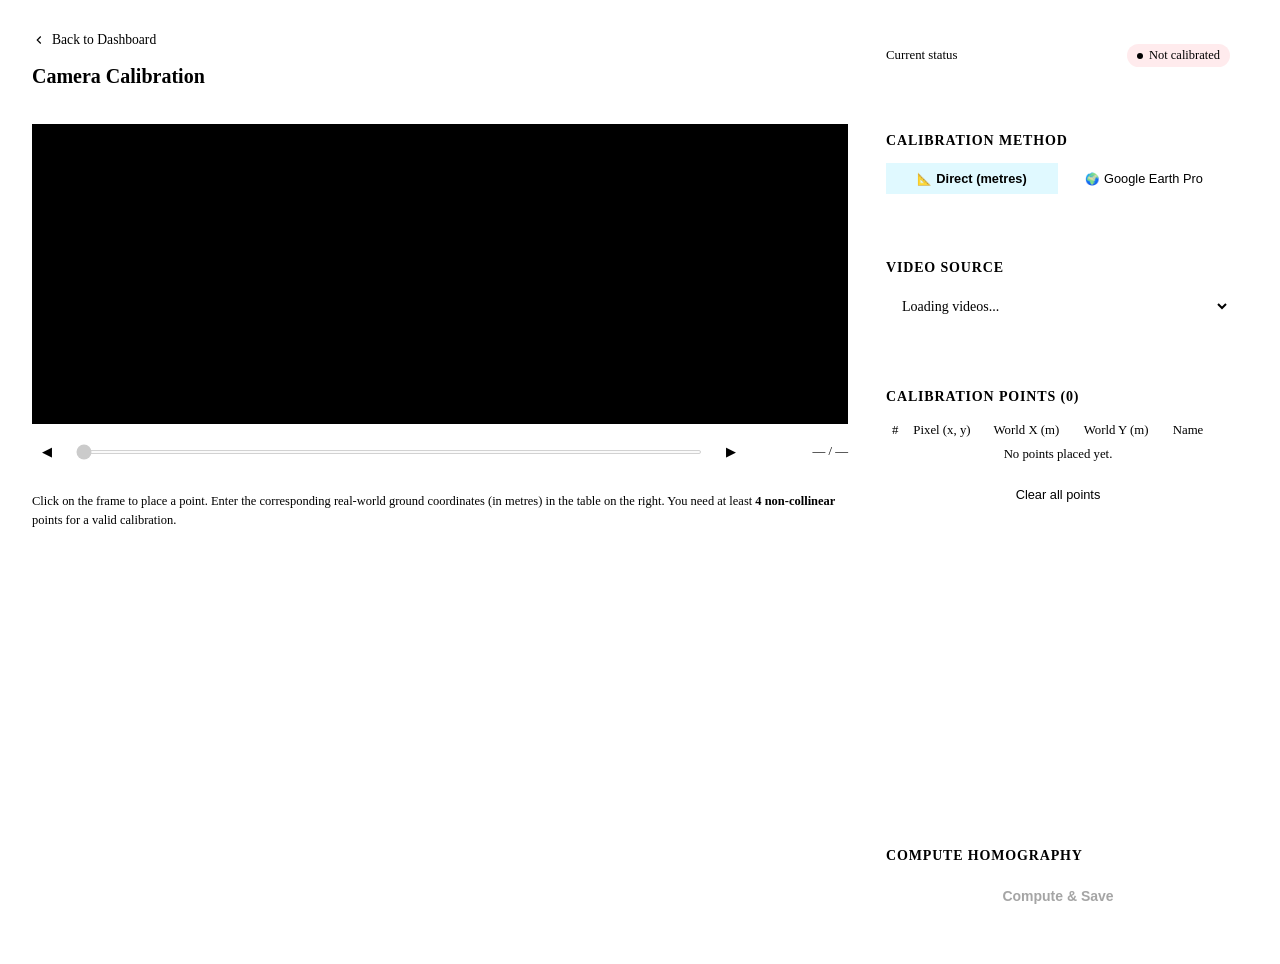
==== commit b1840df3: "latest" ====
--- a/frontend/calibration.html
+++ b/frontend/calibration.html
@@ -562,11 +562,12 @@
                         <th>Pixel (x, y)</th>
                         <th id="col3Head">World X (m)</th>
                         <th id="col4Head">World Y (m)</th>
+                        <th>Name</th>
                         <th></th>
                     </tr>
                 </thead>
                 <tbody id="pointsBody">
-                    <tr><td colspan="5" class="no-points">No points placed yet.</td></tr>
+                    <tr><td colspan="6" class="no-points">No points placed yet.</td></tr>
                 </tbody>
             </table>
             <button class="btn-secondary" id="clearBtn" style="margin-top:12px;">Clear all points</button>
@@ -888,15 +889,16 @@
     const px = (e.clientX - rect.left)  * scaleX;
     const py = (e.clientY - rect.top)   * scaleY;
 
-    const newPt = { pixelX: px, pixelY: py, worldX: "", worldY: "", lat: "", lon: "" };
-
-    // In GE mode: auto-assign next unassigned KML placemark
+    const newPt = { pixelX: px, pixelY: py, worldX: "", worldY: "", lat: "", lon: "", name: "" };
+
+    // In GE mode: auto-assign next unassigned KML placemark (and pre-fill its name)
     if (state.mode === "gearth") {
         const nextKML = state.kmlQueue.find(p => !p.assigned);
         if (nextKML) {
-            newPt.lat = nextKML.lat;
-            newPt.lon = nextKML.lon;
-            nextKML.assigned  = true;
+            newPt.lat  = nextKML.lat;
+            newPt.lon  = nextKML.lon;
+            newPt.name = nextKML.name;
+            nextKML.assigned   = true;
             nextKML.assignedTo = state.points.length + 1;
             renderKMLList();
         }
@@ -918,7 +920,7 @@
     if (state.mode === "gearth") updateOriginInfo(state.points);
 
     if (state.points.length === 0) {
-        pointsBody.innerHTML = `<tr><td colspan="5" class="no-points">No points placed yet.</td></tr>`;
+        pointsBody.innerHTML = `<tr><td colspan="6" class="no-points">No points placed yet.</td></tr>`;
         return;
     }
 
@@ -936,6 +938,11 @@
                     <input class="world-input" type="number" step="0.1"
                         value="${pt.worldY}" placeholder="0.0"
                         data-idx="${i}" data-axis="worldY">
+                </td>
+                <td>
+                    <input class="world-input" type="text" style="width:90px;"
+                        value="${pt.name}" placeholder="e.g. Stop Line"
+                        data-idx="${i}" data-axis="name">
                 </td>
                 <td><button class="delete-btn" data-idx="${i}" title="Remove">✕</button></td>
             </tr>
@@ -955,17 +962,24 @@
                         value="${pt.lon}" placeholder="lon"
                         data-idx="${i}" data-axis="lon">
                 </td>
+                <td>
+                    <input class="world-input" type="text" style="width:90px;"
+                        value="${pt.name}" placeholder="e.g. Stop Line"
+                        data-idx="${i}" data-axis="name">
+                </td>
                 <td><button class="delete-btn" data-idx="${i}" title="Remove">✕</button></td>
             </tr>
         `).join("");
     }
 
-    // Bind input changes
+    // Bind input changes — name axis stays as string, all others parsed as float
     pointsBody.querySelectorAll(".world-input").forEach(input => {
         input.addEventListener("change", (e) => {
             const idx  = parseInt(e.target.dataset.idx);
             const axis = e.target.dataset.axis;
-            state.points[idx][axis] = parseFloat(e.target.value) || 0;
+            state.points[idx][axis] = axis === "name"
+                ? e.target.value
+                : (parseFloat(e.target.value) || 0);
             if (state.mode === "gearth") updateOriginInfo(state.points);
             redraw();
         });
@@ -1006,6 +1020,7 @@
         pointPairs = state.points.map(p => ({
             pixel_x: p.pixelX, pixel_y: p.pixelY,
             world_x: p.worldX, world_y: p.worldY,
+            name: p.name || "",
         }));
     } else {
         // Google Earth mode — convert lat/lon → metres
@@ -1015,7 +1030,7 @@
         const origin = computeOrigin(state.points);
         pointPairs = state.points.map(p => {
             const { x, y } = latlngToMetres(p.lat, p.lon, origin.lat, origin.lon);
-            return { pixel_x: p.pixelX, pixel_y: p.pixelY, world_x: x, world_y: y };
+            return { pixel_x: p.pixelX, pixel_y: p.pixelY, world_x: x, world_y: y, name: p.name || "" };
         });
     }
 
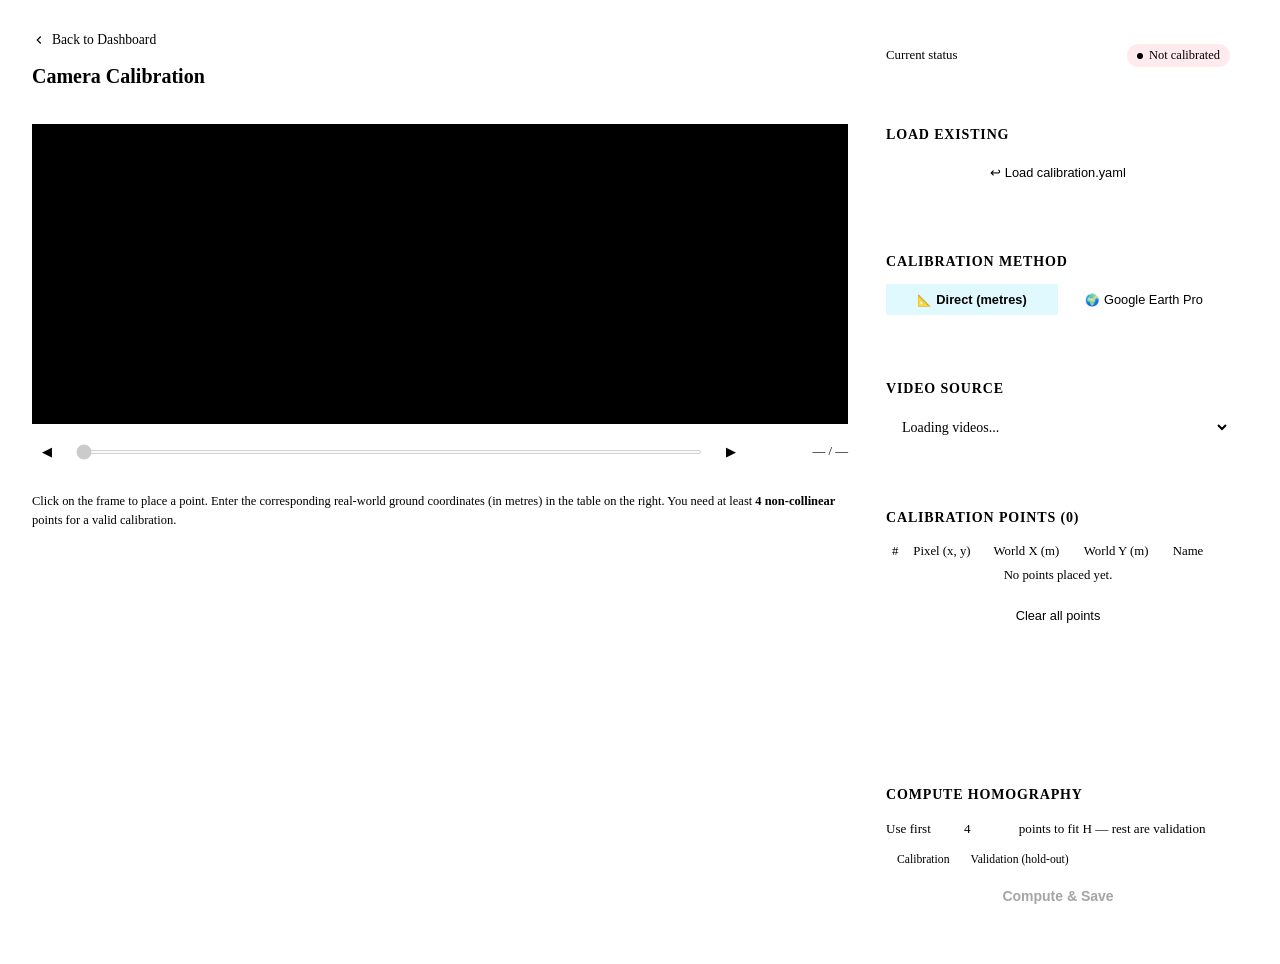
==== commit e67c821d: "17-04-02" ====
--- a/frontend/calibration.html
+++ b/frontend/calibration.html
@@ -330,24 +330,37 @@
         .btn-secondary:hover { border-color: var(--accent); color: var(--text-primary); }
 
         /* ── Results panel ── */
-        .rmse-display {
+        .rmse-row {
+            display: flex;
+            gap: 12px;
+            justify-content: center;
+            padding: 10px 0;
+        }
+
+        .rmse-block {
+            flex: 1;
             text-align: center;
-            padding: 10px 0;
+            padding: 8px 6px;
+            border-radius: var(--radius-xs);
+            background: rgba(255,255,255,0.03);
+            border: 1px solid var(--border-subtle);
         }
 
         .rmse-value {
             font-family: var(--font-mono);
-            font-size: 1.6rem;
+            font-size: 1.3rem;
             font-weight: 600;
         }
         .rmse-good  { color: var(--success); }
         .rmse-ok    { color: var(--warning); }
         .rmse-bad   { color: var(--error); }
+        .rmse-na    { color: var(--text-muted); }
 
         .rmse-label {
-            font-size: 0.75rem;
+            font-size: 0.7rem;
             color: var(--text-muted);
-            margin-top: 2px;
+            margin-top: 3px;
+            line-height: 1.3;
         }
 
         .error-table {
@@ -367,6 +380,56 @@
             color: var(--text-secondary);
         }
         .error-table td:last-child { text-align: right; }
+        .error-table tr.val-row td { color: var(--warning); }
+        .error-table tr.val-separator td {
+            padding: 2px 5px;
+            font-size: 0.68rem;
+            color: var(--text-muted);
+            border-top: 1px dashed var(--border-subtle);
+            letter-spacing: 0.05em;
+        }
+
+        /* ── Calib vs validation row styling in points table ── */
+        .points-table tr.calib-row td { border-left: 2px solid var(--accent); }
+        .points-table tr.val-row td   { border-left: 2px solid var(--warning); }
+
+        /* ── Calib split selector ── */
+        .split-row {
+            display: flex;
+            align-items: center;
+            gap: 10px;
+            margin-bottom: 12px;
+            font-size: 0.82rem;
+            color: var(--text-secondary);
+        }
+        .split-row input[type=number] {
+            width: 52px;
+            background: var(--bg-input);
+            border: 1px solid var(--border-subtle);
+            border-radius: 4px;
+            color: var(--text-primary);
+            padding: 4px 8px;
+            font-family: var(--font-mono);
+            font-size: 0.82rem;
+            text-align: center;
+            outline: none;
+        }
+        .split-row input[type=number]:focus { border-color: var(--accent); }
+        .split-legend {
+            display: flex;
+            gap: 10px;
+            font-size: 0.73rem;
+            color: var(--text-muted);
+        }
+        .split-dot {
+            display: inline-block;
+            width: 8px; height: 8px;
+            border-radius: 2px;
+            margin-right: 3px;
+            vertical-align: middle;
+        }
+        .dot-calib { background: var(--accent); }
+        .dot-val   { background: var(--warning); }
 
         /* ── Status badge ── */
         .status-badge {
@@ -516,6 +579,13 @@
                 </span>
             </div>
             <div id="statusDetail" style="font-size:0.75rem; color:var(--text-muted); margin-top:6px;"></div>
+        </div>
+
+        <!-- Load existing calibration -->
+        <div class="panel-card" style="padding:12px 18px;">
+            <h3>Load Existing</h3>
+            <button class="btn-secondary" id="loadExistingBtn">↩ Load calibration.yaml</button>
+            <div id="loadExistingStatus" style="font-size:0.75rem;color:var(--text-muted);margin-top:6px;"></div>
         </div>
 
         <!-- Method selector -->
@@ -576,15 +646,30 @@
         <!-- Compute -->
         <div class="panel-card">
             <h3>Compute Homography</h3>
-            <button class="btn-primary" id="computeBtn" disabled>Compute &amp; Save</button>
+            <div class="split-row">
+                <span>Use first</span>
+                <input type="number" id="nCalibInput" value="4" min="4" max="20">
+                <span>points to fit H — rest are validation</span>
+            </div>
+            <div class="split-legend">
+                <span><span class="split-dot dot-calib"></span>Calibration</span>
+                <span><span class="split-dot dot-val"></span>Validation (hold-out)</span>
+            </div>
+            <button class="btn-primary" id="computeBtn" disabled style="margin-top:12px;">Compute &amp; Save</button>
         </div>
 
         <!-- Results -->
         <div class="panel-card" id="resultsCard" style="display:none;">
             <h3>Reprojection Results</h3>
-            <div class="rmse-display">
-                <div class="rmse-value" id="rmseValue">—</div>
-                <div class="rmse-label">RMSE (metres)</div>
+            <div class="rmse-row">
+                <div class="rmse-block">
+                    <div class="rmse-value" id="calibRmseValue">—</div>
+                    <div class="rmse-label">Calib RMSE (m)<br><span style="font-size:0.65rem;opacity:0.6;">points used to fit H</span></div>
+                </div>
+                <div class="rmse-block">
+                    <div class="rmse-value" id="valRmseValue">—</div>
+                    <div class="rmse-label">Validation RMSE (m)<br><span style="font-size:0.65rem;opacity:0.6;">held-out — true error</span></div>
+                </div>
             </div>
             <table class="error-table" id="errorTable">
                 <thead>
@@ -630,7 +715,8 @@
 const computeBtn    = document.getElementById("computeBtn");
 const clearBtn      = document.getElementById("clearBtn");
 const resultsCard   = document.getElementById("resultsCard");
-const rmseValue     = document.getElementById("rmseValue");
+const calibRmseValue = document.getElementById("calibRmseValue");
+const valRmseValue  = document.getElementById("valRmseValue");
 const errorBody     = document.getElementById("errorBody");
 const statusBadge   = document.getElementById("statusBadge");
 const statusText    = document.getElementById("statusText");
@@ -646,6 +732,9 @@
 const col4Head      = document.getElementById("col4Head");
 const hintDirect    = document.getElementById("hintDirect");
 const hintGE        = document.getElementById("hintGE");
+const nCalibInput        = document.getElementById("nCalibInput");
+const loadExistingBtn    = document.getElementById("loadExistingBtn");
+const loadExistingStatus = document.getElementById("loadExistingStatus");
 
 // ═══════════════════════════════════════════════════════════
 // Toast
@@ -913,6 +1002,13 @@
 // ═══════════════════════════════════════════════════════════
 // Points table
 // ═══════════════════════════════════════════════════════════
+function getNCalib() {
+    return Math.max(4, parseInt(nCalibInput.value) || 4);
+}
+
+// Re-render table when n_calib changes so colour coding updates live.
+nCalibInput.addEventListener("input", renderTable);
+
 function renderTable() {
     pointCount.textContent = `(${state.points.length})`;
     computeBtn.disabled = state.points.length < 4;
@@ -924,9 +1020,11 @@
         return;
     }
 
+    const nCalib = getNCalib();
+
     if (state.mode === "direct") {
         pointsBody.innerHTML = state.points.map((pt, i) => `
-            <tr>
+            <tr class="${i < nCalib ? "calib-row" : "val-row"}">
                 <td class="point-idx">${i + 1}</td>
                 <td class="coord-cell">${Math.round(pt.pixelX)}, ${Math.round(pt.pixelY)}</td>
                 <td>
@@ -949,7 +1047,7 @@
         `).join("");
     } else {
         pointsBody.innerHTML = state.points.map((pt, i) => `
-            <tr>
+            <tr class="${i < nCalib ? "calib-row" : "val-row"}">
                 <td class="point-idx">${i + 1}</td>
                 <td class="coord-cell">${Math.round(pt.pixelX)}, ${Math.round(pt.pixelY)}</td>
                 <td>
@@ -1038,9 +1136,10 @@
     computeBtn.textContent = "Computing...";
 
     const payload = {
-        video_path:  state.videoFile,
-        frame_idx:   state.frameIdx,
-        point_pairs: pointPairs,
+        video_path:     state.videoFile,
+        frame_idx:      state.frameIdx,
+        point_pairs:    pointPairs,
+        n_calib_points: getNCalib(),
     };
 
     try {
@@ -1053,25 +1152,48 @@
         if (!res.ok) { toast(data.detail || "Compute failed.", "error"); return; }
 
         resultsCard.style.display = "block";
-        const rmse = data.rmse;
-        rmseValue.textContent = rmse.toFixed(4);
-        rmseValue.className = `rmse-value ${rmse < 0.3 ? "rmse-good" : rmse < 0.8 ? "rmse-ok" : "rmse-bad"}`;
-
-        errorBody.innerHTML = data.point_errors.map(e => `
-            <tr>
-                <td>${e.index + 1}</td>
-                <td>${e.projected_x.toFixed(2)}</td>
-                <td>${e.projected_y.toFixed(2)}</td>
-                <td style="color:${e.error_px < 0.3 ? "var(--success)" : e.error_px < 0.8 ? "var(--warning)" : "var(--error)"}">
-                    ${e.error_px.toFixed(4)}
-                </td>
-            </tr>
-        `).join("");
+
+        // Calib RMSE — always present, typically near 0 (expected).
+        const cRmse = data.calib_rmse;
+        calibRmseValue.textContent = cRmse.toFixed(4);
+        calibRmseValue.className = "rmse-value rmse-na";  // grey — not a meaningful metric
+
+        // Validation RMSE — only meaningful when hold-out points exist.
+        const vRmse = data.validation_rmse;
+        const hasVal = data.n_validation > 0;
+        valRmseValue.textContent = hasVal ? vRmse.toFixed(4) : "—";
+        valRmseValue.className = hasVal
+            ? `rmse-value ${vRmse < 0.3 ? "rmse-good" : vRmse < 0.8 ? "rmse-ok" : "rmse-bad"}`
+            : "rmse-value rmse-na";
+
+        // Error table — calib rows, separator, then validation rows.
+        const nCalib = data.n_calib;
+        let rows = "";
+        data.point_errors.forEach((e, idx) => {
+            if (e.is_validation && idx > 0 && !data.point_errors[idx - 1].is_validation) {
+                rows += `<tr class="val-separator"><td colspan="4">▼ Validation (hold-out)</td></tr>`;
+            }
+            const rowClass = e.is_validation ? "val-row" : "";
+            const errColor = e.error_px < 0.3
+                ? "var(--success)" : e.error_px < 0.8
+                ? "var(--warning)" : "var(--error)";
+            rows += `
+                <tr class="${rowClass}">
+                    <td>${e.index + 1}${e.is_validation ? " ✦" : ""}</td>
+                    <td>${e.projected_x.toFixed(2)}</td>
+                    <td>${e.projected_y.toFixed(2)}</td>
+                    <td style="color:${errColor}">${e.error_px.toFixed(4)}</td>
+                </tr>`;
+        });
+        errorBody.innerHTML = rows;
 
         state.projectedPts = [];
 
         const modeLabel = state.mode === "gearth" ? " (Google Earth)" : "";
-        toast(`Saved! RMSE = ${rmse.toFixed(4)} m${modeLabel}`, "success");
+        const summary = hasVal
+            ? `Val RMSE = ${vRmse.toFixed(4)} m`
+            : `Calib RMSE = ${cRmse.toFixed(4)} m (no hold-out)`;
+        toast(`Saved! ${summary}${modeLabel}`, "success");
         await loadStatus();
 
     } catch (err) {
@@ -1140,6 +1262,83 @@
 });
 
 // ═══════════════════════════════════════════════════════════
+// Load existing calibration.yaml
+// ═══════════════════════════════════════════════════════════
+loadExistingBtn.addEventListener("click", loadExistingCalibration);
+
+async function loadExistingCalibration() {
+    loadExistingBtn.disabled = true;
+    loadExistingBtn.textContent = "Loading…";
+    try {
+        // 1. Get video_path and frame_idx from calibration status
+        const statusRes = await fetch("/calibrate/status");
+        const statusData = await statusRes.json();
+        if (!statusData.calibrated) {
+            toast("No calibration.yaml found. Run calibration first.", "error");
+            return;
+        }
+
+        // 2. Get named points with pixel coordinates
+        const ptsRes = await fetch("/calibrate/points");
+        if (!ptsRes.ok) {
+            toast("Failed to load calibration points.", "error");
+            return;
+        }
+        const ptsData = await ptsRes.json();
+
+        const { video_path, frame_idx } = statusData.detail;
+
+        // 3. Set video selector — add option if path not already present
+        if (!Array.from(videoSelect.options).some(o => o.value === video_path)) {
+            const opt = document.createElement("option");
+            opt.value = video_path;
+            opt.textContent = video_path;
+            videoSelect.appendChild(opt);
+        }
+        videoSelect.value = video_path;
+        state.videoFile = video_path;
+        scrubber.disabled = false;
+
+        // 4. Load the correct frame
+        await loadFrame(frame_idx ?? 0);
+
+        // 5. Populate state.points — calib first, then validation
+        const calibPts = ptsData.points.filter(p => !p.is_validation);
+        const valPts   = ptsData.points.filter(p =>  p.is_validation);
+
+        state.points = [...calibPts, ...valPts].map(p => ({
+            pixelX: p.pixel_x,
+            pixelY: p.pixel_y,
+            worldX: p.world_x,
+            worldY: p.world_y,
+            lat: "",
+            lon: "",
+            name: p.name || "",
+        }));
+
+        // 6. Restore calibration split
+        nCalibInput.value = Math.max(4, calibPts.length);
+
+        state.projectedPts = [];
+        renderTable();
+        redraw();
+
+        loadExistingStatus.textContent =
+            `${state.points.length} pts loaded (${calibPts.length} calib + ${valPts.length} val)`;
+        toast(
+            `Loaded ${state.points.length} points from calibration.yaml — edit and recompute as needed.`,
+            "success"
+        );
+
+    } catch (err) {
+        toast("Error loading calibration: " + err, "error");
+    } finally {
+        loadExistingBtn.disabled = false;
+        loadExistingBtn.textContent = "↩ Load calibration.yaml";
+    }
+}
+
+// ═══════════════════════════════════════════════════════════
 // Boot
 // ═══════════════════════════════════════════════════════════
 init();
